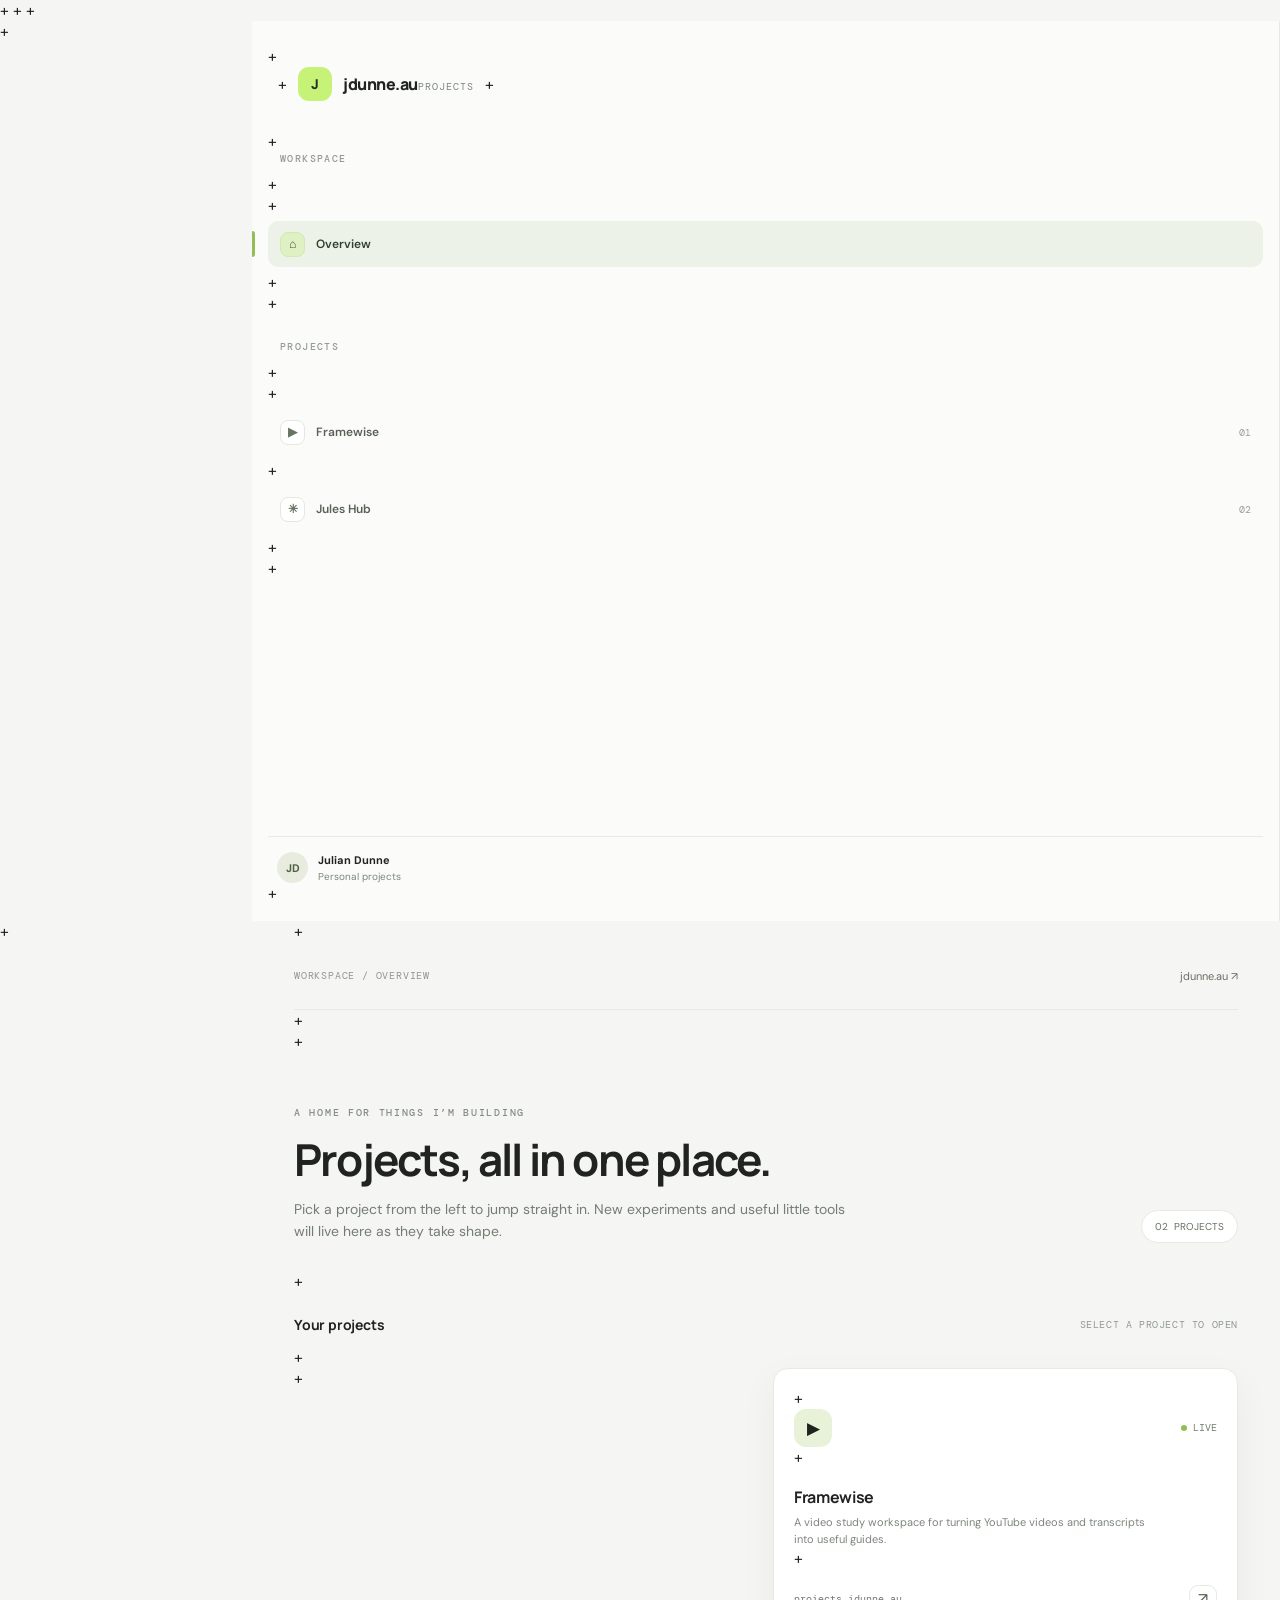
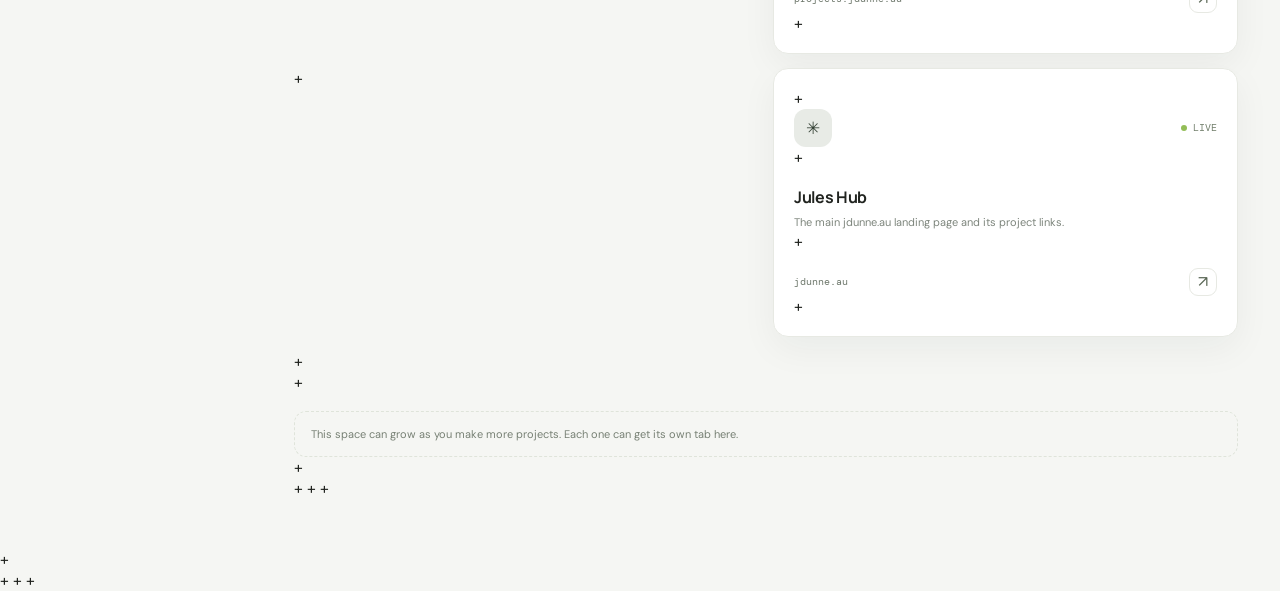
==== projects-site/index.html @ 8ca1e760 "Add projects landing page source" ====
<!doctype html>
<html lang="en">
<head>
<meta charset="utf-8">
<meta name="viewport" content="width=device-width,initial-scale=1">
<meta name="theme-color" content="#f5f6f3">
<title>Projects — JDunne</title>
<style>
@import url('https://fonts.googleapis.com/css2?family=DM+Mono:wght@400;500&family=DM+Sans:wght@400;500;600;700&family=Manrope:wght@400;500;600;700;800&display=swap');
:root{--bg:#f5f6f3;--paper:#fff;--ink:#20231f;--muted:#7d857c;--line:#e7e9e3;--green:#c5f277;--deep:#24332b;--shadow:0 12px 36px #1d2a200d;--sidebar:252px}*{box-sizing:border-box}body{margin:0;background:var(--bg);color:var(--ink);font-family:'DM Sans',sans-serif}button,a{font:inherit}button{cursor:pointer}.shell{min-height:100vh;display:grid;grid-template-columns:var(--sidebar) minmax(0,1fr)}.rail{position:sticky;top:0;height:100vh;background:#fbfcfa;border-right:1px solid var(--line);padding:25px 16px 17px;display:flex;flex-direction:column}.brand{display:flex;align-items:center;gap:11px;padding:0 10px 30px;color:var(--ink);text-decoration:none}.brand-mark{width:34px;height:34px;border-radius:11px;background:var(--green);display:grid;place-items:center;font-weight:800;font-size:14px;color:#263124}.brand-name{font:800 16px Manrope,sans-serif;letter-spacing:-.5px}.brand-sub{font:10px 'DM Mono',monospace;letter-spacing:1.1px;color:var(--muted);margin-top:3px}.group-label{padding:0 12px;margin:0 0 9px;font:500 10px 'DM Mono',monospace;letter-spacing:1.4px;color:#949b92;text-transform:uppercase}.nav{display:grid;gap:5px}.nav-btn{position:relative;width:100%;min-height:46px;display:flex;align-items:center;gap:11px;padding:0 12px;border:0;border-radius:10px;text-align:left;background:transparent;color:#596157;font-size:12px;font-weight:600;transition:background .15s,color .15s}.nav-btn:hover{background:#f0f2ed;color:var(--ink)}.nav-btn.active{background:#edf2e8;color:#2e422f}.nav-btn.active:before{content:'';position:absolute;left:-16px;top:10px;bottom:10px;width:3px;border-radius:0 4px 4px 0;background:#93bd57}.nav-icon{width:25px;height:25px;border:1px solid #e4e8df;background:#fff;border-radius:8px;display:grid;place-items:center;font-size:12px;color:#687464}.active .nav-icon{background:#dff0c2;border-color:#d4e8b6;color:#365332}.nav-meta{margin-left:auto;font:10px 'DM Mono',monospace;color:#9aa197}.rail-bottom{margin-top:auto;border-top:1px solid var(--line);padding:15px 9px 0;display:flex;align-items:center;gap:10px}.avatar{width:31px;height:31px;background:#e8ecdf;color:#506044;border-radius:50%;display:grid;place-items:center;font-weight:700;font-size:11px}.owner{font-size:11px;font-weight:700}.owner small{display:block;margin-top:3px;color:var(--muted);font-size:10px;font-weight:400}.main{min-width:0;padding:0 42px 50px}.topbar{height:68px;border-bottom:1px solid var(--line);display:flex;align-items:center;justify-content:space-between}.crumb{color:#90978e;font:10px 'DM Mono',monospace;letter-spacing:.8px;text-transform:uppercase}.top-link{color:#687064;text-decoration:none;font-size:11px}.top-link:hover{color:#2e422f}.view{max-width:1120px;margin:0 auto}.hero{padding:54px 0 28px;display:flex;align-items:end;justify-content:space-between;gap:20px}.eyebrow{font:500 10px 'DM Mono',monospace;letter-spacing:1.7px;text-transform:uppercase;color:#858d82}.hero h1{font:700 clamp(30px,4vw,44px) Manrope,sans-serif;letter-spacing:-1.8px;margin:10px 0 9px}.hero p{margin:0;color:#747d72;font-size:14px;line-height:1.6;max-width:560px}.count{border:1px solid var(--line);background:#fff;border-radius:100px;padding:9px 13px;color:#65705f;font-size:10px;white-space:nowrap}.section-head{display:flex;justify-content:space-between;align-items:center;margin:23px 0 13px}.section-head h2{font:700 14px Manrope;margin:0;letter-spacing:-.2px}.section-head span{color:#929990;font:10px 'DM Mono',monospace;letter-spacing:.6px}.cards{display:grid;grid-template-columns:repeat(2,minmax(0,1fr));gap:14px}.project-card{position:relative;min-height:205px;background:var(--paper);border:1px solid var(--line);border-radius:15px;padding:19px 20px;box-shadow:var(--shadow);display:flex;flex-direction:column;cursor:pointer;transition:transform .18s,box-shadow .18s,border-color .18s}.project-card:hover{transform:translateY(-2px);border-color:#d6dfcc;box-shadow:0 16px 34px #1d2a2014}.card-top{display:flex;align-items:center;justify-content:space-between}.project-icon{width:38px;height:38px;border-radius:12px;background:#e7f2d8;display:grid;place-items:center;font-size:17px}.project-icon.dark{background:#e8ebe6;color:#354236}.status{display:flex;align-items:center;gap:6px;color:#73806d;font:10px 'DM Mono',monospace}.dot{width:6px;height:6px;border-radius:50%;background:#93bd57}.project-card h3{font:700 16px Manrope;margin:18px 0 6px;letter-spacing:-.35px}.project-card p{font-size:11px;line-height:1.55;color:var(--muted);margin:0;max-width:360px}.card-foot{display:flex;align-items:center;justify-content:space-between;margin-top:auto;padding-top:16px}.domain{color:#6d776b;font:10px 'DM Mono',monospace}.open-arrow{width:28px;height:28px;border:1px solid var(--line);border-radius:9px;display:grid;place-items:center;color:#576452}.note{margin-top:18px;padding:14px 16px;border:1px dashed #dfe4da;border-radius:12px;color:#778074;font-size:11px;line-height:1.5}.project-view{padding-top:24px;min-height:calc(100vh - 118px)}.project-head{display:flex;align-items:center;gap:13px;padding:14px 0 20px}.project-head .project-icon{width:42px;height:42px}.project-head h1{font:700 21px Manrope;margin:0 0 4px;letter-spacing:-.7px}.project-head p{margin:0;color:var(--muted);font-size:11px}.frame{display:block;width:100%;height:calc(100vh - 205px);min-height:640px;border:1px solid var(--line);border-radius:14px;background:#f4f5f1;box-shadow:var(--shadow)}.detail{background:#fff;border:1px solid var(--line);border-radius:15px;padding:24px;box-shadow:var(--shadow);max-width:650px}.detail p{font-size:13px;color:#737c70;line-height:1.65}.launch{display:inline-flex;align-items:center;gap:9px;margin-top:8px;padding:11px 14px;border-radius:9px;background:var(--deep);color:#fff;text-decoration:none;font-size:11px;font-weight:600}.launch:hover{background:#344c3d}.hide{display:none!important}@media(max-width:760px){:root{--sidebar:72px}.rail{padding:18px 9px}.brand{padding:0 9px 26px}.brand-name,.brand-sub,.group-label,.nav-label,.nav-meta,.owner,.rail-bottom{display:none}.nav-btn{justify-content:center;padding:0;min-height:45px}.nav-icon{width:31px;height:31px}.nav-btn.active:before{left:-9px}.main{padding:0 20px 35px}.topbar{height:58px}.hero{padding:38px 0 20px;display:block}.count{display:inline-block;margin-top:17px}.cards{grid-template-columns:1fr}.project-card{min-height:180px}.frame{height:calc(100vh - 186px);min-height:520px}.project-head h1{font-size:18px}}@media(max-width:430px){:root{--sidebar:58px}.rail{padding-left:7px;padding-right:7px}.nav-btn.active:before{left:-7px}.main{padding-left:14px;padding-right:14px}.crumb{font-size:9px}.top-link{font-size:10px}.project-card{padding:16px}.hero h1{font-size:31px}}
+</style>
+</head>
+<body>
+<div class="shell">
+  <aside class="rail">
+    <a class="brand" href="#overview" aria-label="JDunne projects home">
+      <span class="brand-mark">J</span><span><span class="brand-name">jdunne.au</span><span class="brand-sub">PROJECTS</span></span>
+    </a>
+    <p class="group-label">Workspace</p>
+    <nav class="nav" aria-label="Projects">
+      <button class="nav-btn active" data-view="overview"><span class="nav-icon">⌂</span><span class="nav-label">Overview</span></button>
+    </nav>
+    <p class="group-label" style="margin-top:26px">Projects</p>
+    <nav class="nav" aria-label="Project tabs">
+      <button class="nav-btn" data-view="framewise"><span class="nav-icon">▶</span><span class="nav-label">Framewise</span><span class="nav-meta">01</span></button>
+      <button class="nav-btn" data-view="jules"><span class="nav-icon">✳</span><span class="nav-label">Jules Hub</span><span class="nav-meta">02</span></button>
+    </nav>
+    <div class="rail-bottom"><span class="avatar">JD</span><span class="owner">Julian Dunne<small>Personal projects</small></span></div>
+  </aside>
+  <main class="main">
+    <header class="topbar"><span class="crumb" id="crumb">Workspace / Overview</span><a class="top-link" href="https://jdunne.au" target="_blank" rel="noopener">jdunne.au ↗</a></header>
+    <div class="view" id="overviewView">
+      <section class="hero"><div><div class="eyebrow">A HOME FOR THINGS I’M BUILDING</div><h1>Projects, all in one place.</h1><p>Pick a project from the left to jump straight in. New experiments and useful little tools will live here as they take shape.</p></div><span class="count">02 &nbsp;PROJECTS</span></section>
+      <div class="section-head"><h2>Your projects</h2><span>SELECT A PROJECT TO OPEN</span></div>
+      <section class="cards">
+        <article class="project-card" data-open="framewise" tabindex="0" role="button" aria-label="Open Framewise">
+          <div class="card-top"><span class="project-icon">▶</span><span class="status"><i class="dot"></i> LIVE</span></div>
+          <h3>Framewise</h3><p>A video study workspace for turning YouTube videos and transcripts into useful guides.</p>
+          <div class="card-foot"><span class="domain">projects.jdunne.au</span><span class="open-arrow">↗</span></div>
+        </article>
+        <article class="project-card" data-open="jules" tabindex="0" role="button" aria-label="Open Jules Hub">
+          <div class="card-top"><span class="project-icon dark">✳</span><span class="status"><i class="dot"></i> LIVE</span></div>
+          <h3>Jules Hub</h3><p>The main jdunne.au landing page and its project links.</p>
+          <div class="card-foot"><span class="domain">jdunne.au</span><span class="open-arrow">↗</span></div>
+        </article>
+      </section>
+      <div class="note">This space can grow as you make more projects. Each one can get its own tab here.</div>
+    </div>
+    <section class="view project-view hide" id="framewiseView">
+      <div class="project-head"><span class="project-icon">▶</span><span><h1>Framewise</h1><p>Video study workspace · Live at projects.jdunne.au</p></span></div>
+      <iframe class="frame" src="./framewise/" title="Framewise video study app" loading="lazy"></iframe>
+    </section>
+    <section class="view project-view hide" id="julesView">
+      <div class="project-head"><span class="project-icon dark">✳</span><span><h1>Jules Hub</h1><p>Your main site · jdunne.au</p></span></div>
+      <div class="detail"><div class="eyebrow">MAIN WEBSITE</div><p>Jules Hub is currently published on your main domain. Open it in a new tab to visit the live site.</p><a class="launch" href="https://jdunne.au" target="_blank" rel="noopener">Open Jules Hub <span>↗</span></a></div>
+    </section>
+  </main>
+</div>
+<script>
+const views={overview:document.getElementById('overviewView'),framewise:document.getElementById('framewiseView'),jules:document.getElementById('julesView')};
+const crumbs={overview:'Workspace / Overview',framewise:'Projects / Framewise',jules:'Projects / Jules Hub'};
+function openView(name){if(!views[name])return;Object.entries(views).forEach(([key,el])=>el.classList.toggle('hide',key!==name));document.querySelectorAll('.nav-btn').forEach(btn=>btn.classList.toggle('active',btn.dataset.view===name));document.getElementById('crumb').textContent=crumbs[name];history.replaceState(null,'','#'+name);window.scrollTo({top:0,behavior:'smooth'});}
+document.querySelectorAll('.nav-btn').forEach(btn=>btn.addEventListener('click',()=>openView(btn.dataset.view)));
+document.querySelectorAll('.project-card').forEach(card=>{const open=()=>openView(card.dataset.open);card.addEventListener('click',open);card.addEventListener('keydown',event=>{if(event.key==='Enter'||event.key===' '){event.preventDefault();open();}})});
+const initial=location.hash.slice(1);openView(views[initial]?initial:'overview');
+</script>
+</body>
+</html>
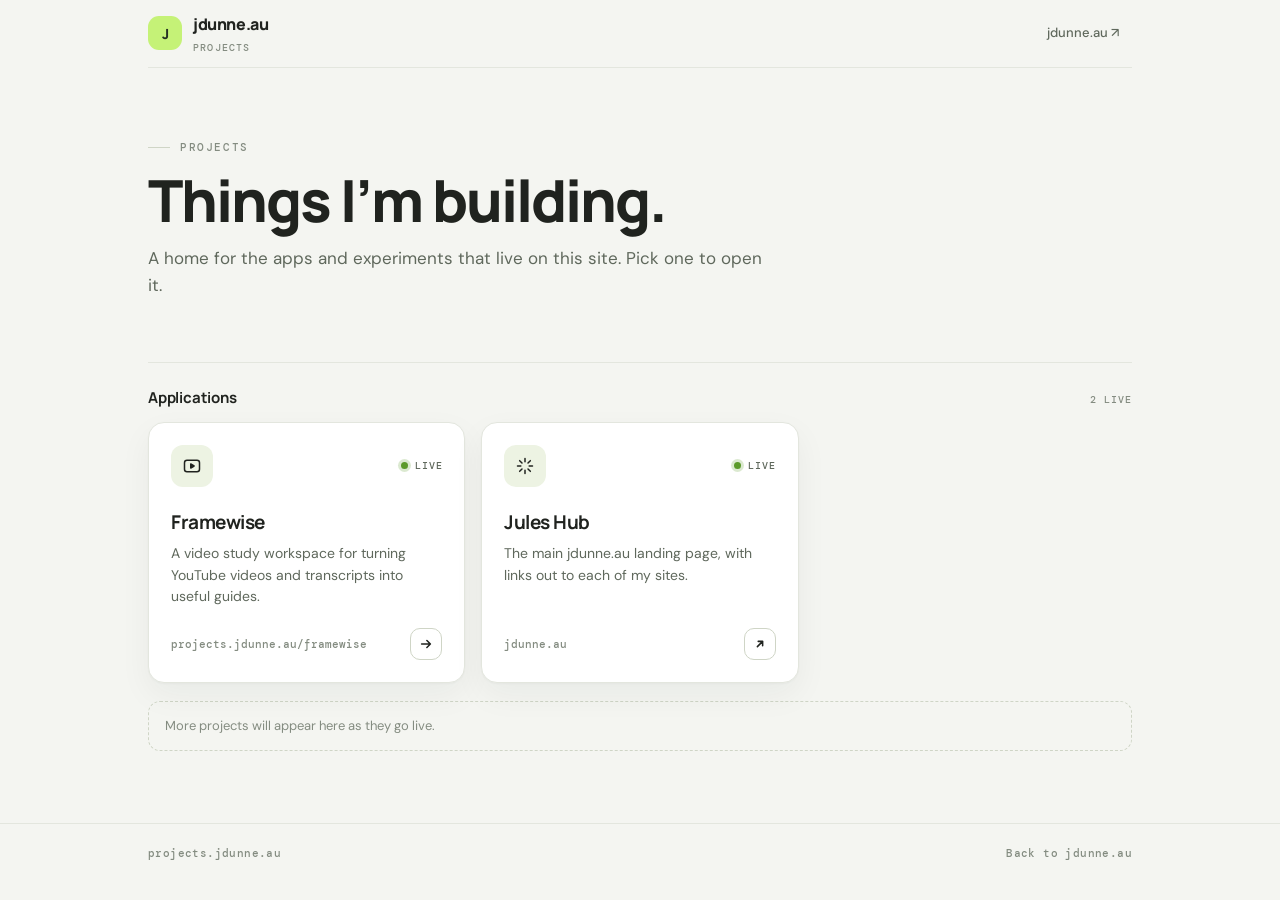
==== commit 95ef7b64: "Redesign projects landing page as an app navigator Replace the sidebar/iframe overview with a card-b" ====
--- a/projects-site/index.html
+++ b/projects-site/index.html
@@ -1,68 +1,144 @@
 <!doctype html>
-<html lang="en">
+<html lang="en-AU">
 <head>
 <meta charset="utf-8">
 <meta name="viewport" content="width=device-width,initial-scale=1">
-<meta name="theme-color" content="#f5f6f3">
-<title>Projects — JDunne</title>
+<meta name="theme-color" content="#f4f5f1" media="(prefers-color-scheme: light)">
+<meta name="theme-color" content="#121512" media="(prefers-color-scheme: dark)">
+<meta name="description" content="Projects by jdunne.au: a directory of the apps and experiments I'm building.">
+<title>Projects — jdunne.au</title>
 <style>
-@import url('https://fonts.googleapis.com/css2?family=DM+Mono:wght@400;500&family=DM+Sans:wght@400;500;600;700&family=Manrope:wght@400;500;600;700;800&display=swap');
-:root{--bg:#f5f6f3;--paper:#fff;--ink:#20231f;--muted:#7d857c;--line:#e7e9e3;--green:#c5f277;--deep:#24332b;--shadow:0 12px 36px #1d2a200d;--sidebar:252px}*{box-sizing:border-box}body{margin:0;background:var(--bg);color:var(--ink);font-family:'DM Sans',sans-serif}button,a{font:inherit}button{cursor:pointer}.shell{min-height:100vh;display:grid;grid-template-columns:var(--sidebar) minmax(0,1fr)}.rail{position:sticky;top:0;height:100vh;background:#fbfcfa;border-right:1px solid var(--line);padding:25px 16px 17px;display:flex;flex-direction:column}.brand{display:flex;align-items:center;gap:11px;padding:0 10px 30px;color:var(--ink);text-decoration:none}.brand-mark{width:34px;height:34px;border-radius:11px;background:var(--green);display:grid;place-items:center;font-weight:800;font-size:14px;color:#263124}.brand-name{font:800 16px Manrope,sans-serif;letter-spacing:-.5px}.brand-sub{font:10px 'DM Mono',monospace;letter-spacing:1.1px;color:var(--muted);margin-top:3px}.group-label{padding:0 12px;margin:0 0 9px;font:500 10px 'DM Mono',monospace;letter-spacing:1.4px;color:#949b92;text-transform:uppercase}.nav{display:grid;gap:5px}.nav-btn{position:relative;width:100%;min-height:46px;display:flex;align-items:center;gap:11px;padding:0 12px;border:0;border-radius:10px;text-align:left;background:transparent;color:#596157;font-size:12px;font-weight:600;transition:background .15s,color .15s}.nav-btn:hover{background:#f0f2ed;color:var(--ink)}.nav-btn.active{background:#edf2e8;color:#2e422f}.nav-btn.active:before{content:'';position:absolute;left:-16px;top:10px;bottom:10px;width:3px;border-radius:0 4px 4px 0;background:#93bd57}.nav-icon{width:25px;height:25px;border:1px solid #e4e8df;background:#fff;border-radius:8px;display:grid;place-items:center;font-size:12px;color:#687464}.active .nav-icon{background:#dff0c2;border-color:#d4e8b6;color:#365332}.nav-meta{margin-left:auto;font:10px 'DM Mono',monospace;color:#9aa197}.rail-bottom{margin-top:auto;border-top:1px solid var(--line);padding:15px 9px 0;display:flex;align-items:center;gap:10px}.avatar{width:31px;height:31px;background:#e8ecdf;color:#506044;border-radius:50%;display:grid;place-items:center;font-weight:700;font-size:11px}.owner{font-size:11px;font-weight:700}.owner small{display:block;margin-top:3px;color:var(--muted);font-size:10px;font-weight:400}.main{min-width:0;padding:0 42px 50px}.topbar{height:68px;border-bottom:1px solid var(--line);display:flex;align-items:center;justify-content:space-between}.crumb{color:#90978e;font:10px 'DM Mono',monospace;letter-spacing:.8px;text-transform:uppercase}.top-link{color:#687064;text-decoration:none;font-size:11px}.top-link:hover{color:#2e422f}.view{max-width:1120px;margin:0 auto}.hero{padding:54px 0 28px;display:flex;align-items:end;justify-content:space-between;gap:20px}.eyebrow{font:500 10px 'DM Mono',monospace;letter-spacing:1.7px;text-transform:uppercase;color:#858d82}.hero h1{font:700 clamp(30px,4vw,44px) Manrope,sans-serif;letter-spacing:-1.8px;margin:10px 0 9px}.hero p{margin:0;color:#747d72;font-size:14px;line-height:1.6;max-width:560px}.count{border:1px solid var(--line);background:#fff;border-radius:100px;padding:9px 13px;color:#65705f;font-size:10px;white-space:nowrap}.section-head{display:flex;justify-content:space-between;align-items:center;margin:23px 0 13px}.section-head h2{font:700 14px Manrope;margin:0;letter-spacing:-.2px}.section-head span{color:#929990;font:10px 'DM Mono',monospace;letter-spacing:.6px}.cards{display:grid;grid-template-columns:repeat(2,minmax(0,1fr));gap:14px}.project-card{position:relative;min-height:205px;background:var(--paper);border:1px solid var(--line);border-radius:15px;padding:19px 20px;box-shadow:var(--shadow);display:flex;flex-direction:column;cursor:pointer;transition:transform .18s,box-shadow .18s,border-color .18s}.project-card:hover{transform:translateY(-2px);border-color:#d6dfcc;box-shadow:0 16px 34px #1d2a2014}.card-top{display:flex;align-items:center;justify-content:space-between}.project-icon{width:38px;height:38px;border-radius:12px;background:#e7f2d8;display:grid;place-items:center;font-size:17px}.project-icon.dark{background:#e8ebe6;color:#354236}.status{display:flex;align-items:center;gap:6px;color:#73806d;font:10px 'DM Mono',monospace}.dot{width:6px;height:6px;border-radius:50%;background:#93bd57}.project-card h3{font:700 16px Manrope;margin:18px 0 6px;letter-spacing:-.35px}.project-card p{font-size:11px;line-height:1.55;color:var(--muted);margin:0;max-width:360px}.card-foot{display:flex;align-items:center;justify-content:space-between;margin-top:auto;padding-top:16px}.domain{color:#6d776b;font:10px 'DM Mono',monospace}.open-arrow{width:28px;height:28px;border:1px solid var(--line);border-radius:9px;display:grid;place-items:center;color:#576452}.note{margin-top:18px;padding:14px 16px;border:1px dashed #dfe4da;border-radius:12px;color:#778074;font-size:11px;line-height:1.5}.project-view{padding-top:24px;min-height:calc(100vh - 118px)}.project-head{display:flex;align-items:center;gap:13px;padding:14px 0 20px}.project-head .project-icon{width:42px;height:42px}.project-head h1{font:700 21px Manrope;margin:0 0 4px;letter-spacing:-.7px}.project-head p{margin:0;color:var(--muted);font-size:11px}.frame{display:block;width:100%;height:calc(100vh - 205px);min-height:640px;border:1px solid var(--line);border-radius:14px;background:#f4f5f1;box-shadow:var(--shadow)}.detail{background:#fff;border:1px solid var(--line);border-radius:15px;padding:24px;box-shadow:var(--shadow);max-width:650px}.detail p{font-size:13px;color:#737c70;line-height:1.65}.launch{display:inline-flex;align-items:center;gap:9px;margin-top:8px;padding:11px 14px;border-radius:9px;background:var(--deep);color:#fff;text-decoration:none;font-size:11px;font-weight:600}.launch:hover{background:#344c3d}.hide{display:none!important}@media(max-width:760px){:root{--sidebar:72px}.rail{padding:18px 9px}.brand{padding:0 9px 26px}.brand-name,.brand-sub,.group-label,.nav-label,.nav-meta,.owner,.rail-bottom{display:none}.nav-btn{justify-content:center;padding:0;min-height:45px}.nav-icon{width:31px;height:31px}.nav-btn.active:before{left:-9px}.main{padding:0 20px 35px}.topbar{height:58px}.hero{padding:38px 0 20px;display:block}.count{display:inline-block;margin-top:17px}.cards{grid-template-columns:1fr}.project-card{min-height:180px}.frame{height:calc(100vh - 186px);min-height:520px}.project-head h1{font-size:18px}}@media(max-width:430px){:root{--sidebar:58px}.rail{padding-left:7px;padding-right:7px}.nav-btn.active:before{left:-7px}.main{padding-left:14px;padding-right:14px}.crumb{font-size:9px}.top-link{font-size:10px}.project-card{padding:16px}.hero h1{font-size:31px}}
-+</style>
-+</head>
-+<body>
-+<div class="shell">
-+  <aside class="rail">
-+    <a class="brand" href="#overview" aria-label="JDunne projects home">
-+      <span class="brand-mark">J</span><span><span class="brand-name">jdunne.au</span><span class="brand-sub">PROJECTS</span></span>
-+    </a>
-+    <p class="group-label">Workspace</p>
-+    <nav class="nav" aria-label="Projects">
-+      <button class="nav-btn active" data-view="overview"><span class="nav-icon">⌂</span><span class="nav-label">Overview</span></button>
-+    </nav>
-+    <p class="group-label" style="margin-top:26px">Projects</p>
-+    <nav class="nav" aria-label="Project tabs">
-+      <button class="nav-btn" data-view="framewise"><span class="nav-icon">▶</span><span class="nav-label">Framewise</span><span class="nav-meta">01</span></button>
-+      <button class="nav-btn" data-view="jules"><span class="nav-icon">✳</span><span class="nav-label">Jules Hub</span><span class="nav-meta">02</span></button>
-+    </nav>
-+    <div class="rail-bottom"><span class="avatar">JD</span><span class="owner">Julian Dunne<small>Personal projects</small></span></div>
-+  </aside>
-+  <main class="main">
-+    <header class="topbar"><span class="crumb" id="crumb">Workspace / Overview</span><a class="top-link" href="https://jdunne.au" target="_blank" rel="noopener">jdunne.au ↗</a></header>
-+    <div class="view" id="overviewView">
-+      <section class="hero"><div><div class="eyebrow">A HOME FOR THINGS I’M BUILDING</div><h1>Projects, all in one place.</h1><p>Pick a project from the left to jump straight in. New experiments and useful little tools will live here as they take shape.</p></div><span class="count">02 &nbsp;PROJECTS</span></section>
-+      <div class="section-head"><h2>Your projects</h2><span>SELECT A PROJECT TO OPEN</span></div>
-+      <section class="cards">
-+        <article class="project-card" data-open="framewise" tabindex="0" role="button" aria-label="Open Framewise">
-+          <div class="card-top"><span class="project-icon">▶</span><span class="status"><i class="dot"></i> LIVE</span></div>
-+          <h3>Framewise</h3><p>A video study workspace for turning YouTube videos and transcripts into useful guides.</p>
-+          <div class="card-foot"><span class="domain">projects.jdunne.au</span><span class="open-arrow">↗</span></div>
-+        </article>
-+        <article class="project-card" data-open="jules" tabindex="0" role="button" aria-label="Open Jules Hub">
-+          <div class="card-top"><span class="project-icon dark">✳</span><span class="status"><i class="dot"></i> LIVE</span></div>
-+          <h3>Jules Hub</h3><p>The main jdunne.au landing page and its project links.</p>
-+          <div class="card-foot"><span class="domain">jdunne.au</span><span class="open-arrow">↗</span></div>
-+        </article>
-+      </section>
-+      <div class="note">This space can grow as you make more projects. Each one can get its own tab here.</div>
-+    </div>
-+    <section class="view project-view hide" id="framewiseView">
-+      <div class="project-head"><span class="project-icon">▶</span><span><h1>Framewise</h1><p>Video study workspace · Live at projects.jdunne.au</p></span></div>
-+      <iframe class="frame" src="./framewise/" title="Framewise video study app" loading="lazy"></iframe>
-+    </section>
-+    <section class="view project-view hide" id="julesView">
-+      <div class="project-head"><span class="project-icon dark">✳</span><span><h1>Jules Hub</h1><p>Your main site · jdunne.au</p></span></div>
-+      <div class="detail"><div class="eyebrow">MAIN WEBSITE</div><p>Jules Hub is currently published on your main domain. Open it in a new tab to visit the live site.</p><a class="launch" href="https://jdunne.au" target="_blank" rel="noopener">Open Jules Hub <span>↗</span></a></div>
-+    </section>
-+  </main>
-+</div>
-+<script>
-+const views={overview:document.getElementById('overviewView'),framewise:document.getElementById('framewiseView'),jules:document.getElementById('julesView')};
-+const crumbs={overview:'Workspace / Overview',framewise:'Projects / Framewise',jules:'Projects / Jules Hub'};
-+function openView(name){if(!views[name])return;Object.entries(views).forEach(([key,el])=>el.classList.toggle('hide',key!==name));document.querySelectorAll('.nav-btn').forEach(btn=>btn.classList.toggle('active',btn.dataset.view===name));document.getElementById('crumb').textContent=crumbs[name];history.replaceState(null,'','#'+name);window.scrollTo({top:0,behavior:'smooth'});}
-+document.querySelectorAll('.nav-btn').forEach(btn=>btn.addEventListener('click',()=>openView(btn.dataset.view)));
-+document.querySelectorAll('.project-card').forEach(card=>{const open=()=>openView(card.dataset.open);card.addEventListener('click',open);card.addEventListener('keydown',event=>{if(event.key==='Enter'||event.key===' '){event.preventDefault();open();}})});
-+const initial=location.hash.slice(1);openView(views[initial]?initial:'overview');
-+</script>
-+</body>
-+</html>
+@import url('https://fonts.googleapis.com/css2?family=DM+Mono:wght@400;500&family=DM+Sans:wght@400;500;600;700&family=Manrope:wght@600;700;800&display=swap');
+:root{
+  --bg:#f4f5f1;--paper:#fff;--ink:#20231f;--muted:#5f685c;--faint:#848c81;--line:#e3e6de;--line-strong:#cfd5c6;
+  --accent:#c5f277;--accent-ink:#263124;--deep:#24332b;--tint:#edf3e3;--dot:#5b9a2a;
+  --shadow:0 1px 2px #1d2a2008,0 12px 32px #1d2a200d;--shadow-hover:0 2px 4px #1d2a200a,0 18px 40px #1d2a2018;
+  color-scheme:light dark;
+}
+@media (prefers-color-scheme:dark){
+  :root{--bg:#121512;--paper:#1a1e1a;--ink:#eef1ea;--muted:#a6aea2;--faint:#7d857a;--line:#2a302a;--line-strong:#3a423a;
+  --accent:#c5f277;--accent-ink:#1c2618;--deep:#c5f277;--tint:#222a20;--dot:#9bd45a;
+  --shadow:0 1px 2px #0006,0 12px 32px #0005;--shadow-hover:0 2px 4px #0006,0 18px 40px #0007}
+}
+*{box-sizing:border-box}
+html{-webkit-text-size-adjust:100%}
+body{margin:0;background:var(--bg);color:var(--ink);font-family:'DM Sans',system-ui,-apple-system,'Segoe UI',sans-serif;line-height:1.55;-webkit-font-smoothing:antialiased}
+a{color:inherit}
+:focus-visible{outline:2px solid var(--dot);outline-offset:3px;border-radius:6px}
+.skip{position:absolute;left:-9999px;top:8px;background:var(--paper);padding:8px 12px;border-radius:8px;border:1px solid var(--line-strong);z-index:10}
+.skip:focus{left:12px}
+.wrap{max-width:1040px;margin:0 auto;padding:0 28px}
+
+/* top bar */
+.topbar{display:flex;align-items:center;justify-content:space-between;height:68px;border-bottom:1px solid var(--line)}
+.brand{display:flex;align-items:center;gap:11px;text-decoration:none}
+.mark{width:34px;height:34px;border-radius:11px;background:var(--accent);color:var(--accent-ink);display:grid;place-items:center;font:800 14px Manrope,sans-serif}
+.brand-name{font:800 16px Manrope,sans-serif;letter-spacing:-.4px;line-height:1.1}
+.brand-sub{display:block;font:500 10px 'DM Mono',monospace;letter-spacing:1.2px;color:var(--faint);margin-top:3px;text-transform:uppercase}
+.toplink{font-size:13px;font-weight:500;color:var(--muted);text-decoration:none;padding:8px 12px;border-radius:9px;border:1px solid transparent}
+.toplink:hover{border-color:var(--line-strong);color:var(--ink)}
+
+/* hero */
+.hero{padding:72px 0 36px}
+.eyebrow{font:500 11px 'DM Mono',monospace;letter-spacing:1.6px;text-transform:uppercase;color:var(--faint);display:flex;align-items:center;gap:10px}
+.eyebrow:before{content:"";width:22px;height:1px;background:var(--line-strong)}
+h1{font:800 clamp(34px,6vw,58px) Manrope,sans-serif;letter-spacing:-2px;line-height:1.02;margin:16px 0 16px;max-width:14ch}
+.lede{margin:0;max-width:52ch;color:var(--muted);font-size:clamp(15px,1.6vw,17px)}
+
+/* grid */
+.section-head{display:flex;align-items:baseline;justify-content:space-between;gap:16px;margin:28px 0 14px;padding-top:24px;border-top:1px solid var(--line)}
+.section-head h2{font:700 15px Manrope,sans-serif;letter-spacing:-.2px;margin:0}
+.section-head span{font:500 10px 'DM Mono',monospace;letter-spacing:1px;color:var(--faint);text-transform:uppercase}
+.grid{display:grid;grid-template-columns:repeat(auto-fill,minmax(300px,1fr));gap:16px;list-style:none;margin:0;padding:0}
+.card{position:relative;display:flex;flex-direction:column;min-height:218px;height:100%;padding:22px;background:var(--paper);border:1px solid var(--line);border-radius:16px;box-shadow:var(--shadow);text-decoration:none;transition:transform .18s ease,box-shadow .18s ease,border-color .18s ease}
+.card:hover{transform:translateY(-2px);border-color:var(--line-strong);box-shadow:var(--shadow-hover)}
+.card-top{display:flex;align-items:center;justify-content:space-between}
+.icon{width:42px;height:42px;border-radius:12px;background:var(--tint);color:var(--ink);display:grid;place-items:center}
+.icon svg{width:20px;height:20px}
+.status{display:inline-flex;align-items:center;gap:7px;font:500 10px 'DM Mono',monospace;letter-spacing:.8px;color:var(--muted);text-transform:uppercase}
+.dot{width:7px;height:7px;border-radius:50%;background:var(--dot);box-shadow:0 0 0 3px color-mix(in srgb,var(--dot) 22%,transparent)}
+.card h3{font:700 19px Manrope,sans-serif;letter-spacing:-.5px;margin:22px 0 8px}
+.card p{margin:0;color:var(--muted);font-size:14px;max-width:38ch}
+.card-foot{display:flex;align-items:center;justify-content:space-between;margin-top:auto;padding-top:20px}
+.addr{font:500 11px 'DM Mono',monospace;color:var(--faint);overflow-wrap:anywhere}
+.go{flex:0 0 auto;width:32px;height:32px;border-radius:10px;border:1px solid var(--line-strong);display:grid;place-items:center;color:var(--ink);transition:background .15s,color .15s,border-color .15s}
+.go svg{width:14px;height:14px}
+.card:hover .go,.card:focus-visible .go{background:var(--deep);border-color:var(--deep);color:var(--paper)}
+.note{margin:18px 0 0;padding:14px 16px;border:1px dashed var(--line-strong);border-radius:12px;color:var(--faint);font-size:13px}
+
+/* footer */
+footer{margin-top:72px;border-top:1px solid var(--line);padding:22px 0 40px;font:500 11px 'DM Mono',monospace;letter-spacing:.4px;color:var(--faint)}
+footer .wrap{display:flex;flex-wrap:wrap;gap:8px 24px;justify-content:space-between}
+footer a{text-decoration:none}footer a:hover{color:var(--ink);text-decoration:underline}
+
+@media (max-width:640px){
+  .wrap{padding:0 18px}
+  .hero{padding:44px 0 24px}
+  .grid{grid-template-columns:1fr}
+  .card{min-height:0}
+  .card-foot{padding-top:18px}
+}
+@media (prefers-reduced-motion:reduce){.card{transition:none}.card:hover{transform:none}}
+</style>
+</head>
+<body>
+<a class="skip" href="#projects">Skip to projects</a>
+<div class="wrap">
+  <header class="topbar">
+    <a class="brand" href="./" aria-label="Projects home">
+      <span class="mark" aria-hidden="true">J</span>
+      <span><span class="brand-name">jdunne.au</span><span class="brand-sub">Projects</span></span>
+    </a>
+    <a class="toplink" href="https://jdunne.au">jdunne.au &#8599;</a>
+  </header>
+
+  <main>
+    <section class="hero" aria-labelledby="title">
+      <div class="eyebrow">Projects</div>
+      <h1 id="title">Things I&rsquo;m building.</h1>
+      <p class="lede">A home for the apps and experiments that live on this site. Pick one to open it.</p>
+    </section>
+
+    <div class="section-head"><h2>Applications</h2><span>2 live</span></div>
+    <ul class="grid" id="projects">
+      <li>
+        <a class="card" href="./framewise/" aria-label="Open Framewise">
+          <div class="card-top">
+            <span class="icon" aria-hidden="true">
+              <svg viewBox="0 0 24 24" fill="none" stroke="currentColor" stroke-width="1.8" stroke-linecap="round" stroke-linejoin="round"><rect x="3" y="5" width="18" height="14" rx="3"/><path d="M10.5 9.5v5l4-2.5z" fill="currentColor"/></svg>
+            </span>
+            <span class="status"><i class="dot"></i>Live</span>
+          </div>
+          <h3>Framewise</h3>
+          <p>A video study workspace for turning YouTube videos and transcripts into useful guides.</p>
+          <div class="card-foot">
+            <span class="addr">projects.jdunne.au/framewise</span>
+            <span class="go" aria-hidden="true"><svg viewBox="0 0 16 16" fill="none" stroke="currentColor" stroke-width="1.8" stroke-linecap="round" stroke-linejoin="round"><path d="M3 8h10M9 4l4 4-4 4"/></svg></span>
+          </div>
+        </a>
+      </li>
+      <li>
+        <a class="card" href="https://jdunne.au" aria-label="Open Jules Hub at jdunne.au">
+          <div class="card-top">
+            <span class="icon" aria-hidden="true">
+              <svg viewBox="0 0 24 24" fill="none" stroke="currentColor" stroke-width="1.8" stroke-linecap="round" stroke-linejoin="round"><path d="M12 3v4M12 17v4M3 12h4M17 12h4M5.6 5.6l2.8 2.8M15.6 15.6l2.8 2.8M18.4 5.6l-2.8 2.8M8.4 15.6l-2.8 2.8"/></svg>
+            </span>
+            <span class="status"><i class="dot"></i>Live</span>
+          </div>
+          <h3>Jules Hub</h3>
+          <p>The main jdunne.au landing page, with links out to each of my sites.</p>
+          <div class="card-foot">
+            <span class="addr">jdunne.au</span>
+            <span class="go" aria-hidden="true"><svg viewBox="0 0 16 16" fill="none" stroke="currentColor" stroke-width="1.8" stroke-linecap="round" stroke-linejoin="round"><path d="M5 11l6-6M6 5h5v5"/></svg></span>
+          </div>
+        </a>
+      </li>
+    </ul>
+    <p class="note">More projects will appear here as they go live.</p>
+  </main>
+</div>
+<footer>
+  <div class="wrap"><span>projects.jdunne.au</span><a href="https://jdunne.au">Back to jdunne.au</a></div>
+</footer>
+</body>
+</html>
